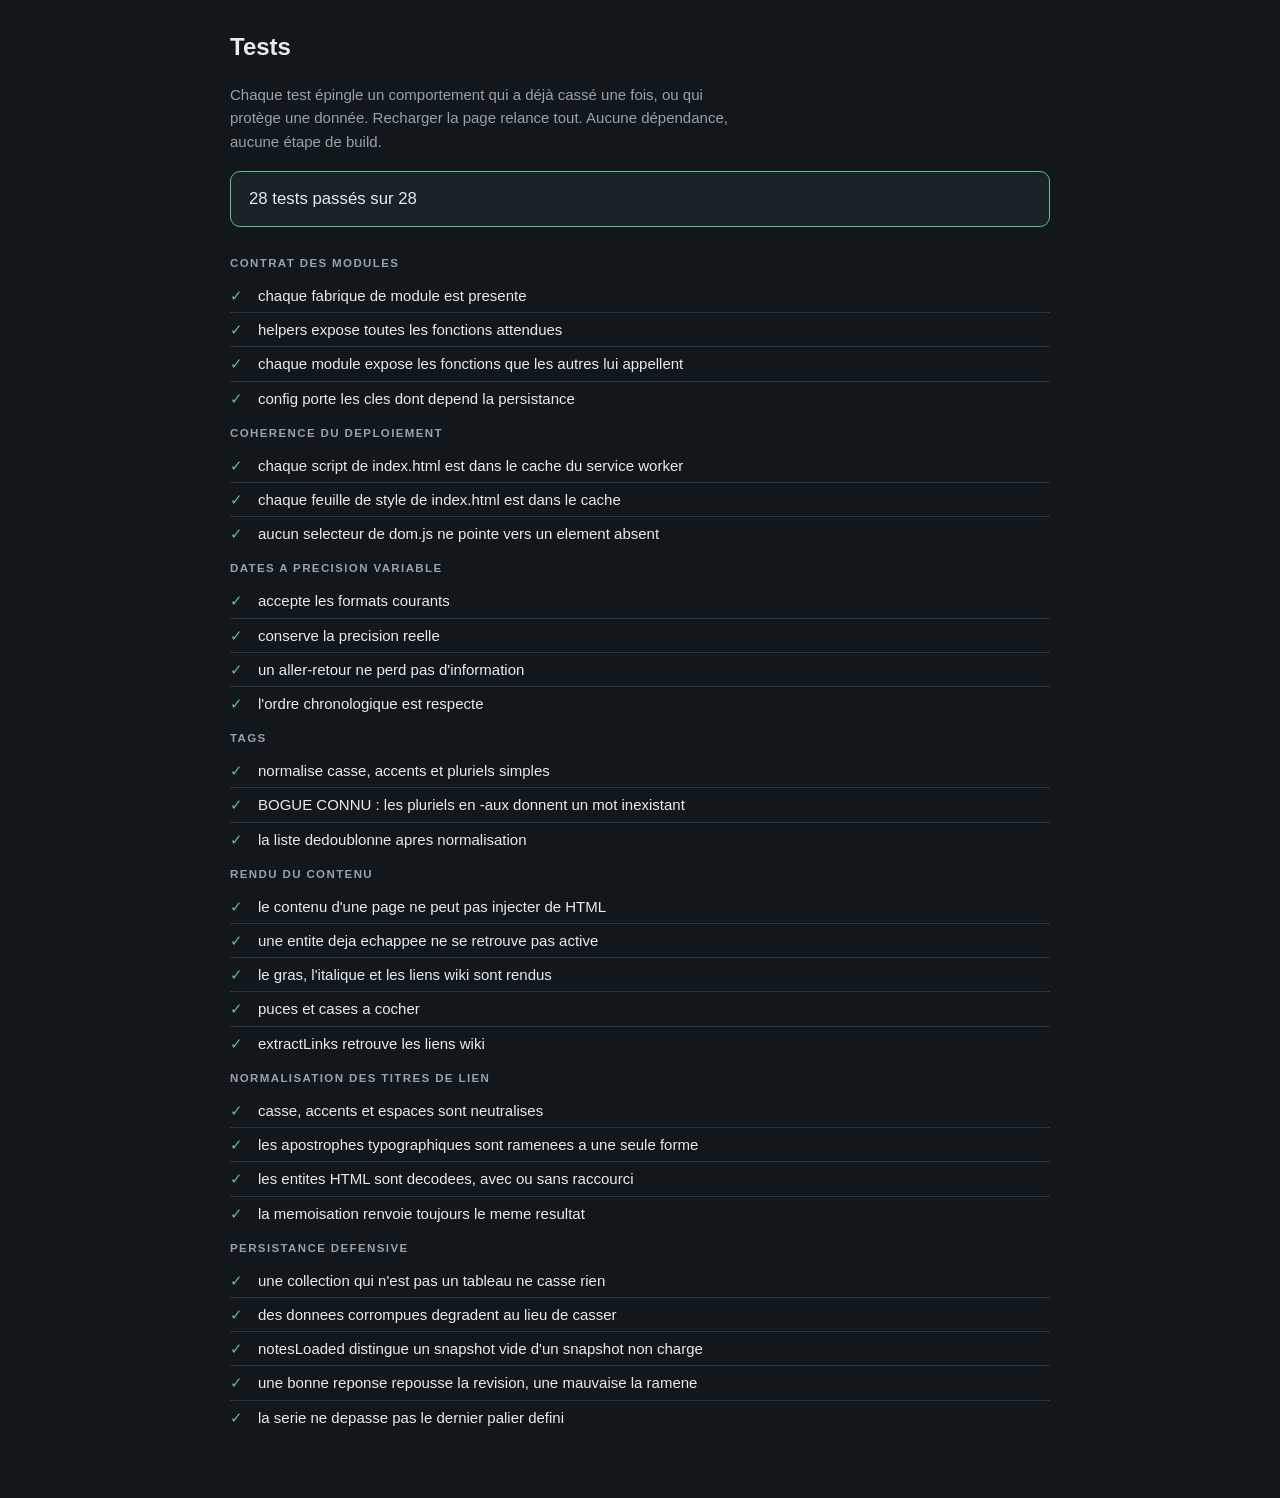
==== tests/index.html @ 8ed1bc68 "Ajouter une suite de tests, et corriger un plantage qu'elle a revele Page unique a ouvrir, sans depe" ====
<!DOCTYPE html>
<html lang="fr">
  <head>
    <meta charset="UTF-8" />
    <meta name="viewport" content="width=device-width, initial-scale=1.0" />
    <title>Tests — Atlas de Connaissance</title>
    <style>
      :root {
        color-scheme: dark;
        --fond: #12171b;
        --carte: #1a2127;
        --trait: #2a343c;
        --texte: #e6ebef;
        --doux: #93a3af;
        --vert: #5fbf8f;
        --rouge: #e8776c;
      }
      * { box-sizing: border-box; }
      body {
        margin: 0;
        padding: 28px 20px 64px;
        background: var(--fond);
        color: var(--texte);
        font: 15px/1.55 -apple-system, BlinkMacSystemFont, "Helvetica Neue", Arial, sans-serif;
      }
      .contenu { max-width: 820px; margin: 0 auto; display: flex; flex-direction: column; gap: 18px; }
      h1 { margin: 0; font-size: 1.5rem; }
      .intro { margin: 0; color: var(--doux); max-width: 62ch; }
      #resume {
        border: 1px solid var(--trait); border-radius: 10px; padding: 14px 18px;
        background: var(--carte); font-variant-numeric: tabular-nums; font-size: 1.05rem;
      }
      #resume.ok { border-color: var(--vert); }
      #resume.ko { border-color: var(--rouge); }
      .suite { margin-top: 10px; }
      .suite h2 {
        font-size: .72rem; text-transform: uppercase; letter-spacing: .12em;
        color: var(--doux); margin: 0 0 6px; font-weight: 600;
      }
      .ligne {
        display: grid; grid-template-columns: 20px 1fr; gap: 8px;
        padding: 5px 0; border-bottom: 1px solid var(--trait); align-items: start;
      }
      .ligne:last-child { border-bottom: none; }
      .ok .marque { color: var(--vert); }
      .ko .marque { color: var(--rouge); }
      .ko .nom { color: var(--rouge); }
      .message {
        grid-column: 2; color: var(--rouge); font-size: .86rem;
        font-family: ui-monospace, Menlo, monospace; padding-top: 3px;
      }
    </style>
  </head>
  <body>
    <div class="contenu">
      <h1>Tests</h1>
      <p class="intro">
        Chaque test épingle un comportement qui a déjà cassé une fois, ou qui protège
        une donnée. Recharger la page relance tout. Aucune dépendance, aucune étape de build.
      </p>
      <div id="resume">Exécution…</div>
      <div id="resultats"></div>
    </div>

    <script>
      // Les scripts sont charges dynamiquement avec un parametre unique.
      // Un lanceur de tests qui lit une version en cache donne un resultat
      // faux : c'est arrive des le premier essai, le correctif venait d'etre
      // ecrit et la page testait encore l'ancien fichier.
      window.__modulesCharges = (async function charger() {
        const empreinte = Date.now();
        const fichiers = [
          "../scripts/config.js", "../scripts/dom.js", "../scripts/helpers.js",
          "../scripts/auth.js", "../scripts/data.js", "../scripts/ai.js",
          "../scripts/notes.js", "../scripts/graph.js", "../scripts/quiz.js",
          "../scripts/mascot.js", "../scripts/todos.js", "../scripts/renderers.js",
          "../scripts/events.js", "./harness.js", "./tests.js",
        ];

        for (const chemin of fichiers) {
          await new Promise((resoudre, rejeter) => {
            const balise = document.createElement("script");
            balise.src = `${chemin}?t=${empreinte}`;
            balise.onload = resoudre;
            balise.onerror = () => rejeter(new Error(`chargement impossible : ${chemin}`));
            document.head.appendChild(balise);
          });
        }
      })();
    </script>
    <script>
      (async function lancer() {
        const resume0 = document.querySelector("#resume");
        try {
          await window.__modulesCharges;
        } catch (error) {
          resume0.className = "ko";
          resume0.textContent = error.message;
          return;
        }
        const resultats = document.querySelector("#resultats");
        const resume = document.querySelector("#resume");
        const suites = new Map();

        const rendre = (r) => {
          if (!suites.has(r.suite)) {
            const bloc = document.createElement("section");
            bloc.className = "suite";
            bloc.innerHTML = `<h2></h2>`;
            bloc.querySelector("h2").textContent = r.suite;
            resultats.appendChild(bloc);
            suites.set(r.suite, bloc);
          }
          const ligne = document.createElement("div");
          ligne.className = `ligne ${r.type}`;
          const marque = document.createElement("span");
          marque.className = "marque";
          marque.textContent = r.type === "ok" ? "✓" : "✕";
          const nom = document.createElement("span");
          nom.className = "nom";
          nom.textContent = r.nom;
          ligne.append(marque, nom);
          if (r.message) {
            const msg = document.createElement("div");
            msg.className = "message";
            msg.textContent = r.message;
            ligne.appendChild(msg);
          }
          suites.get(r.suite).appendChild(ligne);
        };

        const bilan = await window.Harnais.executer(rendre);
        const rate = bilan.echecs.length;
        resume.className = rate ? "ko" : "ok";
        resume.textContent = rate
          ? `${rate} échec(s) sur ${bilan.total} tests`
          : `${bilan.reussis} tests passés sur ${bilan.total}`;
        window.__bilanTests = bilan;
      })();
    </script>
  </body>
</html>
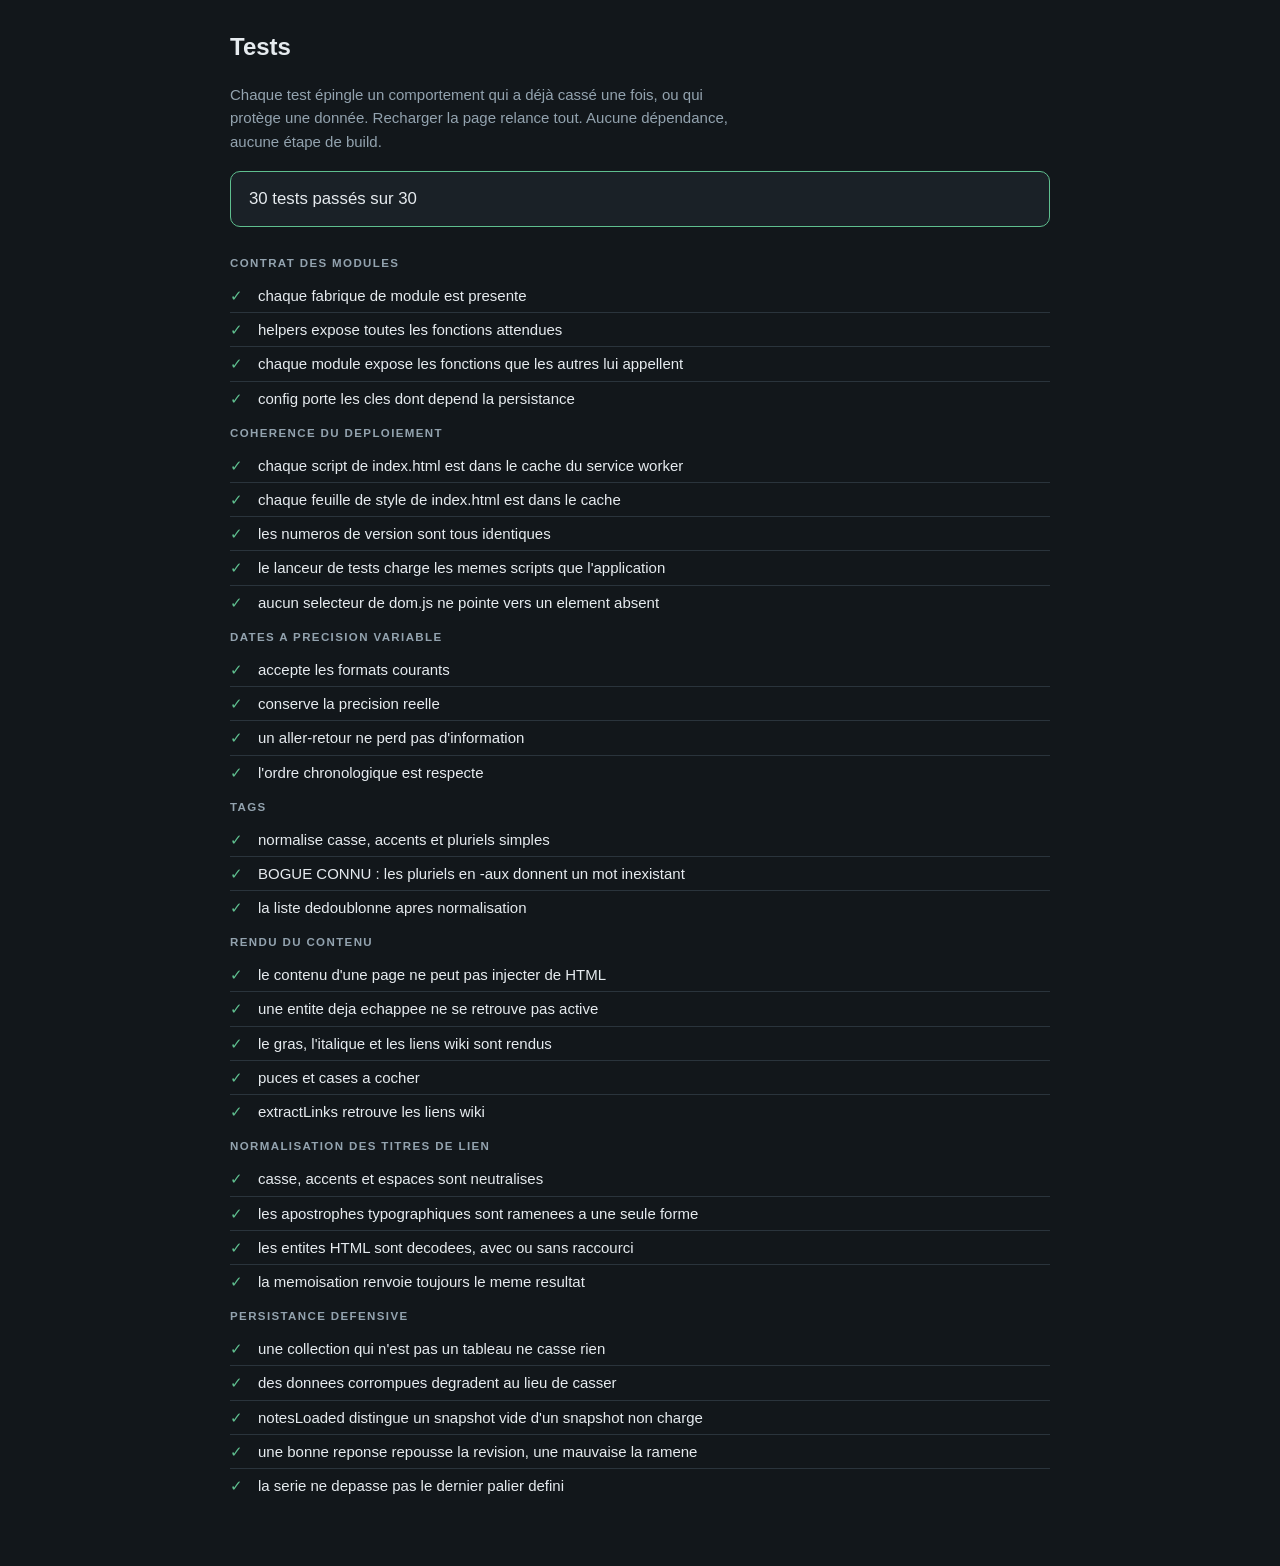
==== commit 35ce3234: "Sortir le journal d entrainement dans son propre module Mesure avant d agir, sur events.js et render" ====
--- a/tests/index.html
+++ b/tests/index.html
@@ -14,6 +14,7 @@
         --doux: #93a3af;
         --vert: #5fbf8f;
         --rouge: #e8776c;
+        --ambre: #d9a23f;
       }
       * { box-sizing: border-box; }
       body {
@@ -45,6 +46,18 @@
       .ok .marque { color: var(--vert); }
       .ko .marque { color: var(--rouge); }
       .ko .nom { color: var(--rouge); }
+      .ignore .marque, .ignore .nom { color: var(--doux); }
+      .ignore .message { color: var(--doux); }
+      #banniere {
+        border: 1px solid var(--ambre); border-radius: 10px; padding: 14px 18px;
+        background: rgba(217, 162, 63, .09); color: var(--texte); display: none;
+      }
+      #banniere.visible { display: block; }
+      #banniere code {
+        display: block; margin: 8px 0 0; padding: 8px 10px; border-radius: 6px;
+        background: rgba(0,0,0,.35); font-family: ui-monospace, Menlo, monospace;
+        font-size: .85rem; overflow-x: auto;
+      }
       .message {
         grid-column: 2; color: var(--rouge); font-size: .86rem;
         font-family: ui-monospace, Menlo, monospace; padding-top: 3px;
@@ -58,6 +71,7 @@
         Chaque test épingle un comportement qui a déjà cassé une fois, ou qui protège
         une donnée. Recharger la page relance tout. Aucune dépendance, aucune étape de build.
       </p>
+      <div id="banniere"></div>
       <div id="resume">Exécution…</div>
       <div id="resultats"></div>
     </div>
@@ -73,7 +87,8 @@
           "../scripts/config.js", "../scripts/dom.js", "../scripts/helpers.js",
           "../scripts/auth.js", "../scripts/data.js", "../scripts/ai.js",
           "../scripts/notes.js", "../scripts/graph.js", "../scripts/quiz.js",
-          "../scripts/mascot.js", "../scripts/todos.js", "../scripts/renderers.js",
+          "../scripts/mascot.js", "../scripts/todos.js", "../scripts/sport.js",
+          "../scripts/renderers.js",
           "../scripts/events.js", "./harness.js", "./tests.js",
         ];
 
@@ -115,7 +130,7 @@
           ligne.className = `ligne ${r.type}`;
           const marque = document.createElement("span");
           marque.className = "marque";
-          marque.textContent = r.type === "ok" ? "✓" : "✕";
+          marque.textContent = r.type === "ok" ? "✓" : r.type === "ignore" ? "–" : "✕";
           const nom = document.createElement("span");
           nom.className = "nom";
           nom.textContent = r.nom;
@@ -129,12 +144,26 @@
           suites.get(r.suite).appendChild(ligne);
         };
 
+        if (!window.Harnais.surUnServeur()) {
+          const banniere = document.querySelector("#banniere");
+          banniere.className = "visible";
+          banniere.innerHTML =
+            "<strong>Page ouverte sans serveur.</strong> Trois tests lisent les fichiers du " +
+            "projet et ont besoin d'une vraie adresse HTTP : le navigateur bloque ces lectures " +
+            "en <code style='display:inline;padding:1px 5px'>file://</code>. Ils sont ignorés, " +
+            "pas en échec. Pour les exécuter, lance un serveur depuis le dossier du projet puis " +
+            "ouvre l'adresse indiquée :" +
+            "<code>python3 -m http.server 8000</code>" +
+            "<code>http://localhost:8000/tests/</code>";
+        }
+
         const bilan = await window.Harnais.executer(rendre);
         const rate = bilan.echecs.length;
+        const suffixe = bilan.ignores ? `, ${bilan.ignores} ignoré(s)` : "";
         resume.className = rate ? "ko" : "ok";
         resume.textContent = rate
-          ? `${rate} échec(s) sur ${bilan.total} tests`
-          : `${bilan.reussis} tests passés sur ${bilan.total}`;
+          ? `${rate} échec(s) sur ${bilan.total} tests${suffixe}`
+          : `${bilan.reussis} tests passés sur ${bilan.total - bilan.ignores}${suffixe}`;
         window.__bilanTests = bilan;
       })();
     </script>
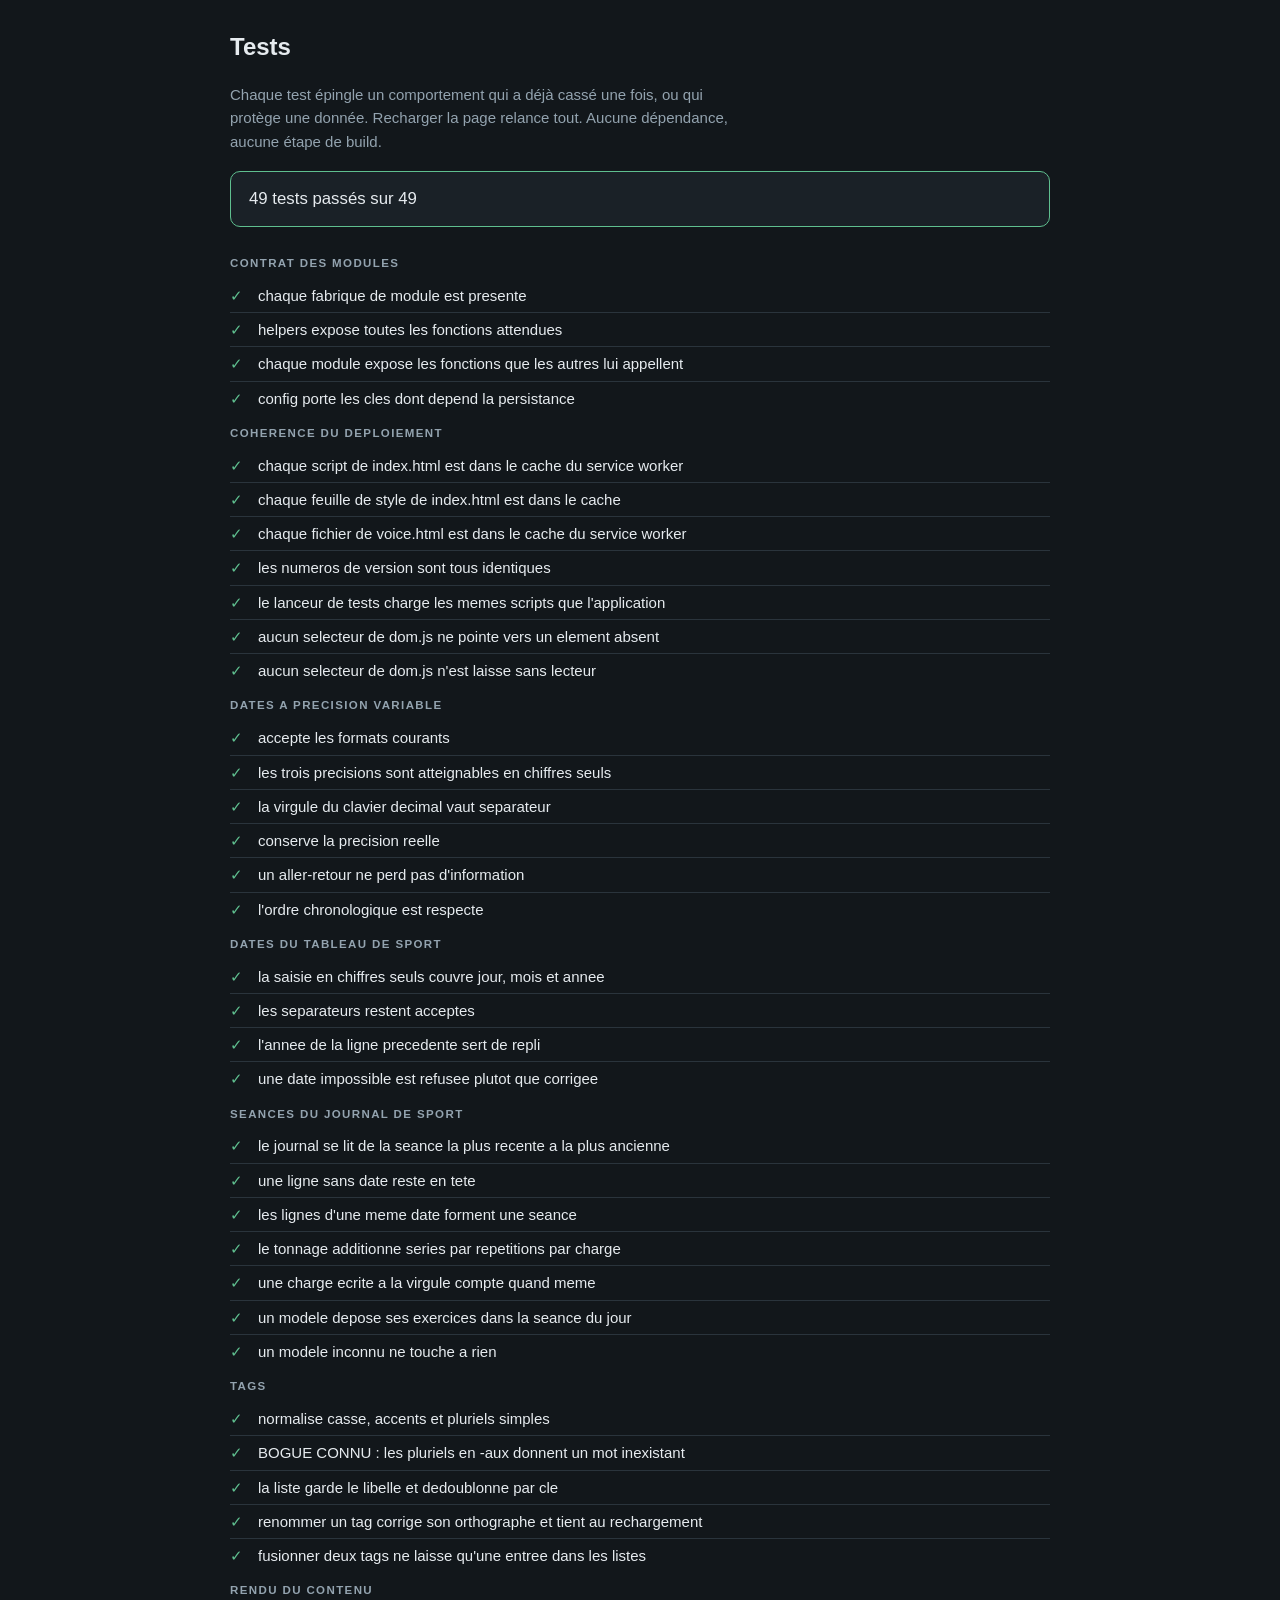
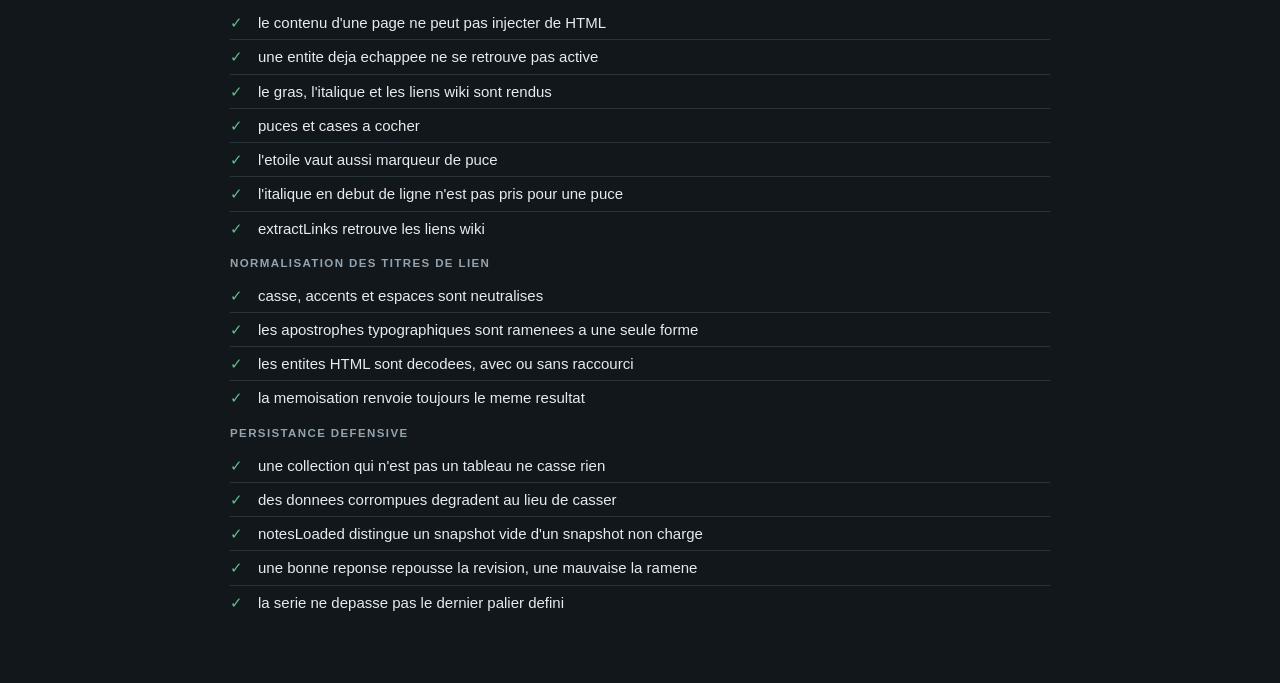
==== commit f27e22e1: "Dictee vocale : second point d entree, phase 1 (capture seule) voice.html ne charge que tokens.css, " ====
--- a/tests/index.html
+++ b/tests/index.html
@@ -148,7 +148,7 @@
           const banniere = document.querySelector("#banniere");
           banniere.className = "visible";
           banniere.innerHTML =
-            "<strong>Page ouverte sans serveur.</strong> Trois tests lisent les fichiers du " +
+            "<strong>Page ouverte sans serveur.</strong> Sept tests lisent les fichiers du " +
             "projet et ont besoin d'une vraie adresse HTTP : le navigateur bloque ces lectures " +
             "en <code style='display:inline;padding:1px 5px'>file://</code>. Ils sont ignorés, " +
             "pas en échec. Pour les exécuter, lance un serveur depuis le dossier du projet puis " +
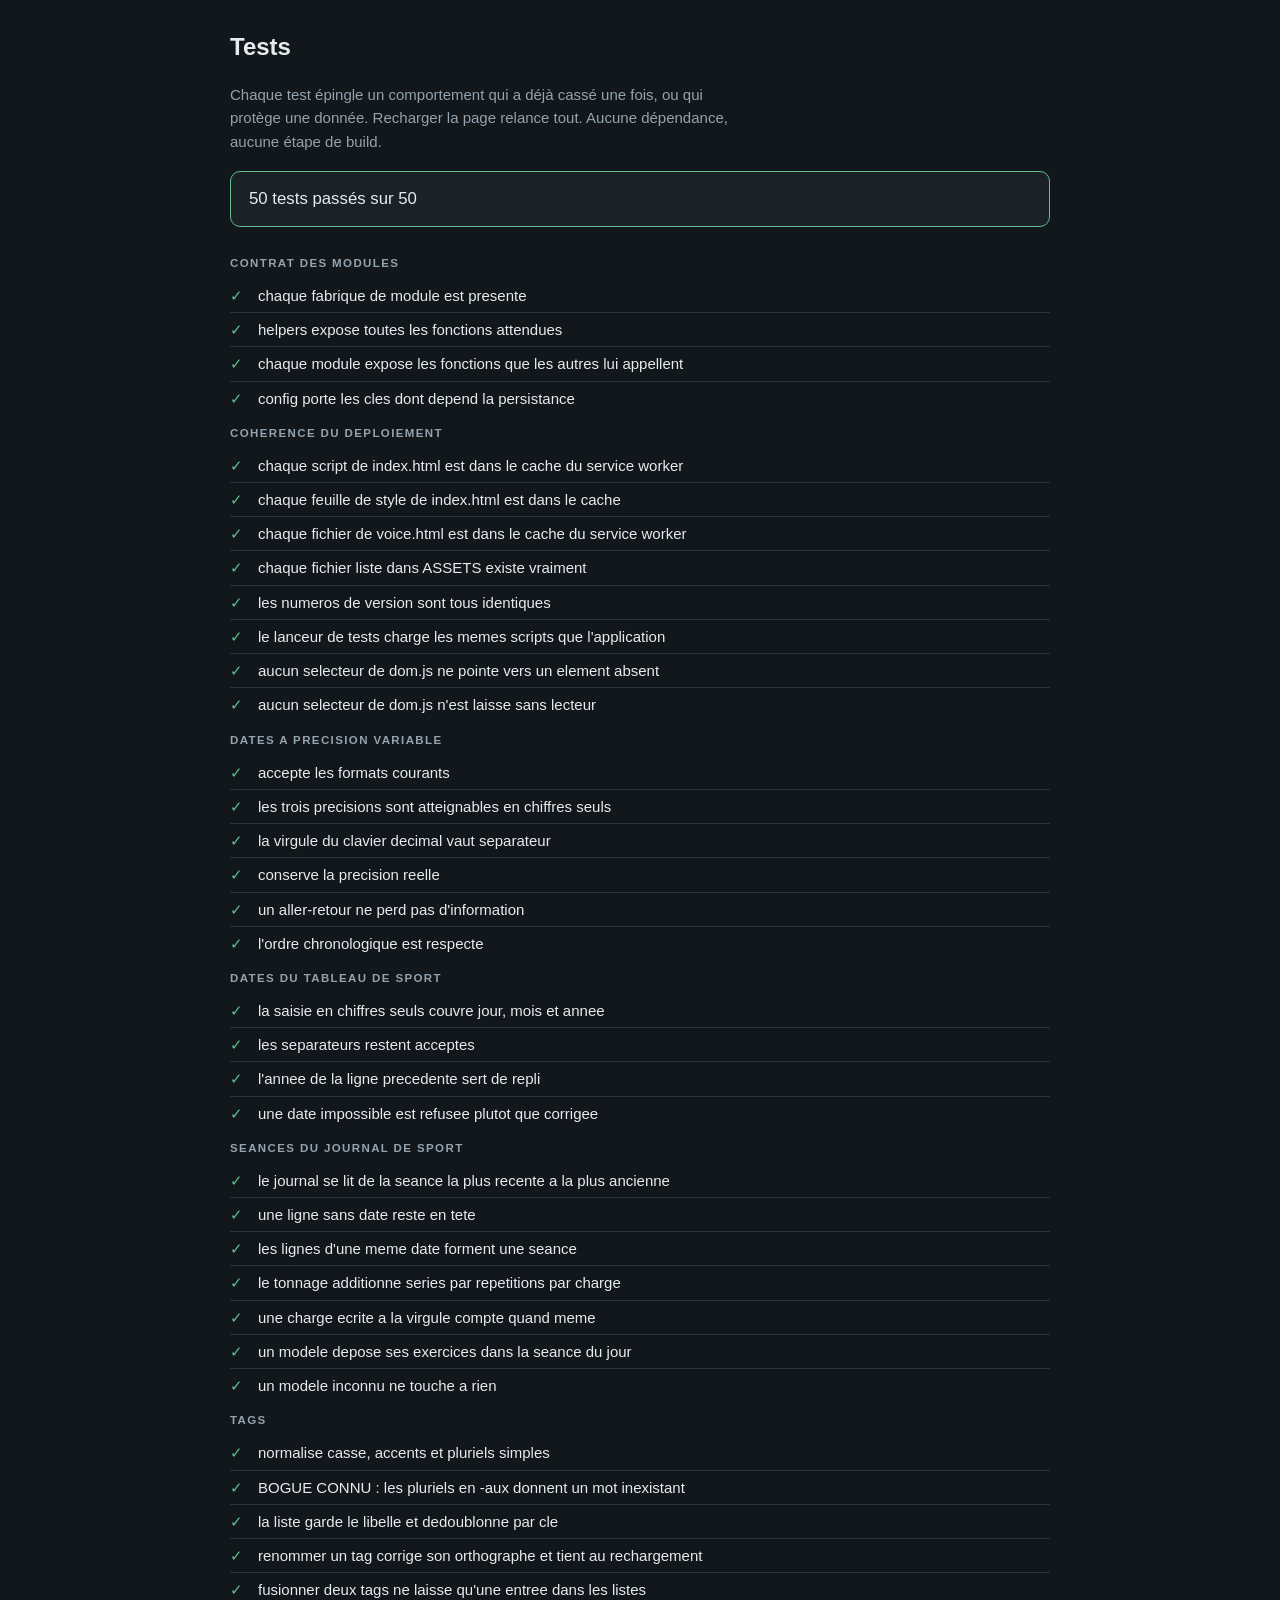
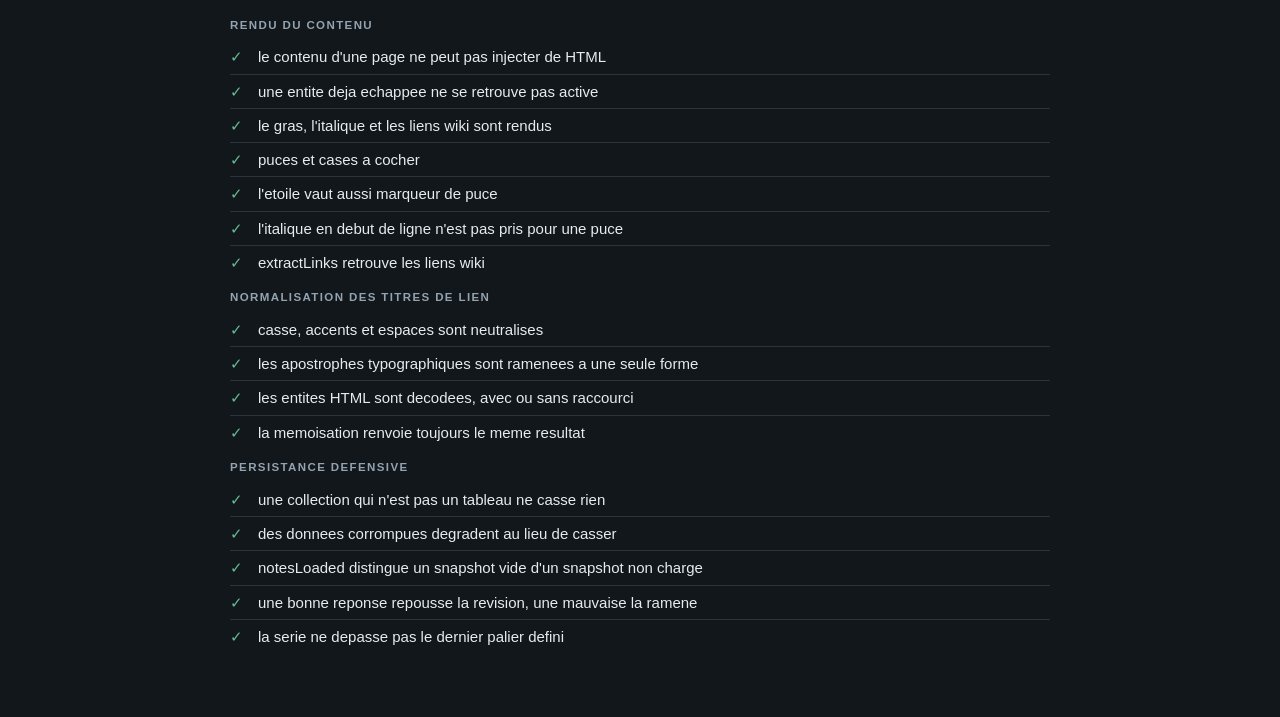
==== commit 80d7ec29: "Icone propre pour l application de dictee Deux icones identiques au meme endroit sur un ecran d accu" ====
--- a/tests/index.html
+++ b/tests/index.html
@@ -148,7 +148,7 @@
           const banniere = document.querySelector("#banniere");
           banniere.className = "visible";
           banniere.innerHTML =
-            "<strong>Page ouverte sans serveur.</strong> Sept tests lisent les fichiers du " +
+            "<strong>Page ouverte sans serveur.</strong> Huit tests lisent les fichiers du " +
             "projet et ont besoin d'une vraie adresse HTTP : le navigateur bloque ces lectures " +
             "en <code style='display:inline;padding:1px 5px'>file://</code>. Ils sont ignorés, " +
             "pas en échec. Pour les exécuter, lance un serveur depuis le dossier du projet puis " +
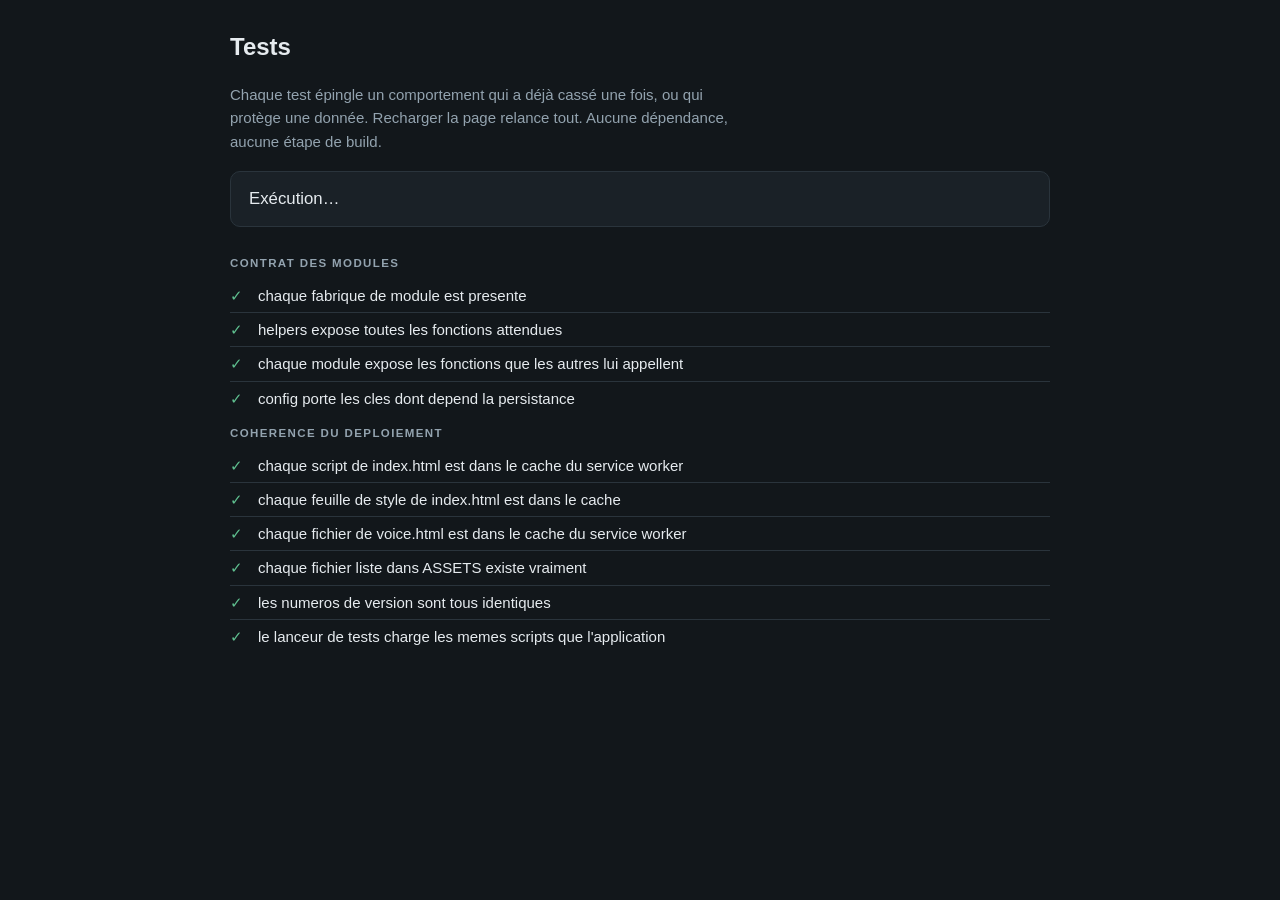
==== commit d4ff14ca: "Palier 4 : les dictees deposees deviennent des pages dans Atlas app.js lit la file apres le chargeme" ====
--- a/tests/index.html
+++ b/tests/index.html
@@ -86,7 +86,8 @@
         const fichiers = [
           "../scripts/config.js", "../scripts/dom.js", "../scripts/helpers.js",
           "../scripts/auth.js", "../scripts/data.js", "../scripts/ai.js",
-          "../scripts/notes.js", "../scripts/graph.js", "../scripts/quiz.js",
+          "../scripts/notes.js", "../scripts/voice-inbox.js",
+          "../scripts/graph.js", "../scripts/quiz.js",
           "../scripts/mascot.js", "../scripts/todos.js", "../scripts/sport.js",
           "../scripts/renderers.js",
           "../scripts/events.js", "./harness.js", "./tests.js",
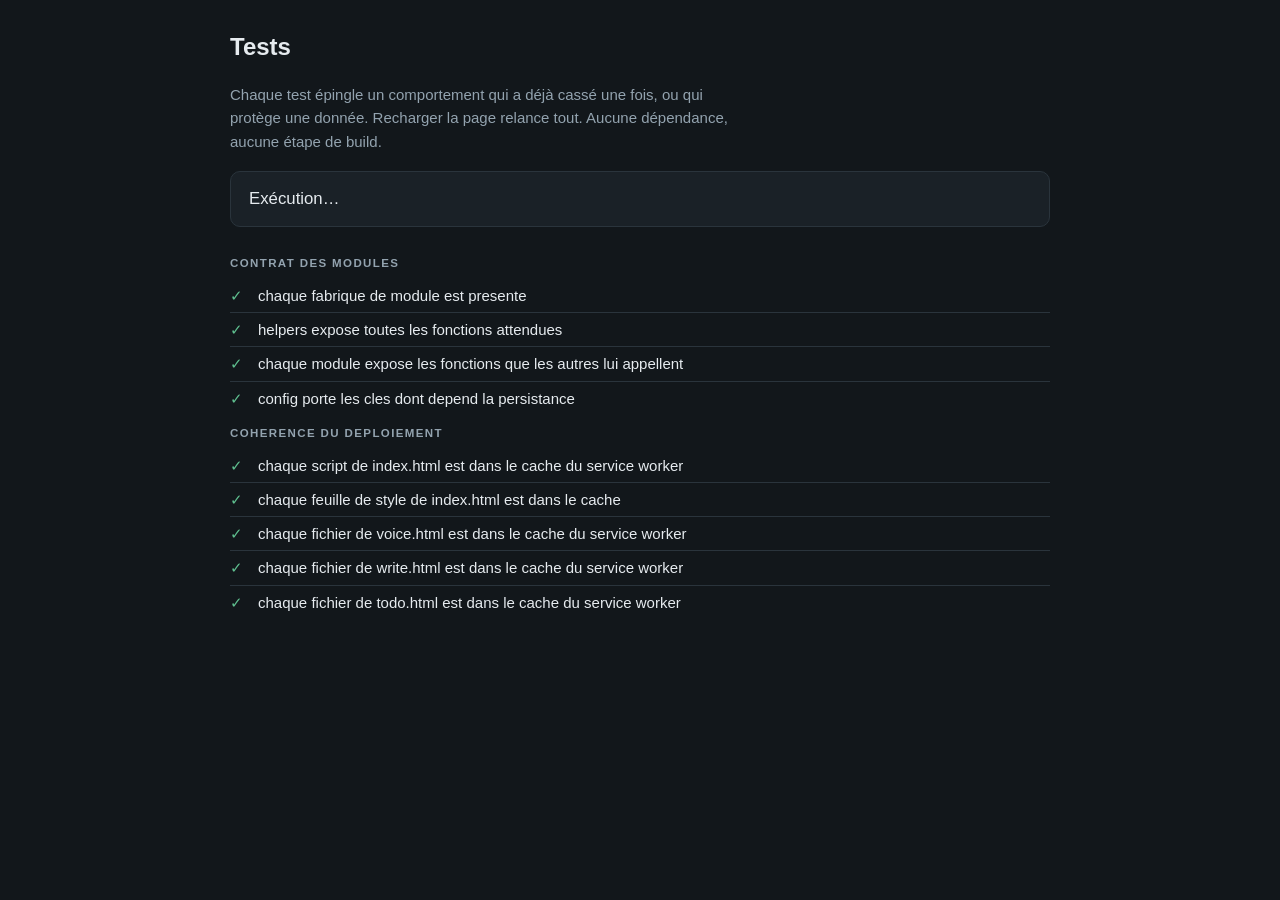
==== commit 38c54869: "Taches : consulter, cocher, renommer et supprimer depuis le raccourci todo.html lit la liste d'Atlas" ====
--- a/tests/index.html
+++ b/tests/index.html
@@ -86,7 +86,7 @@
         const fichiers = [
           "../scripts/config.js", "../scripts/dom.js", "../scripts/helpers.js",
           "../scripts/auth.js", "../scripts/data.js", "../scripts/ai.js",
-          "../scripts/notes.js", "../scripts/voice-inbox.js",
+          "../scripts/notes.js", "../scripts/todo-inbox.js", "../scripts/voice-inbox.js",
           "../scripts/graph.js", "../scripts/quiz.js",
           "../scripts/mascot.js", "../scripts/todos.js", "../scripts/sport.js",
           "../scripts/renderers.js",
